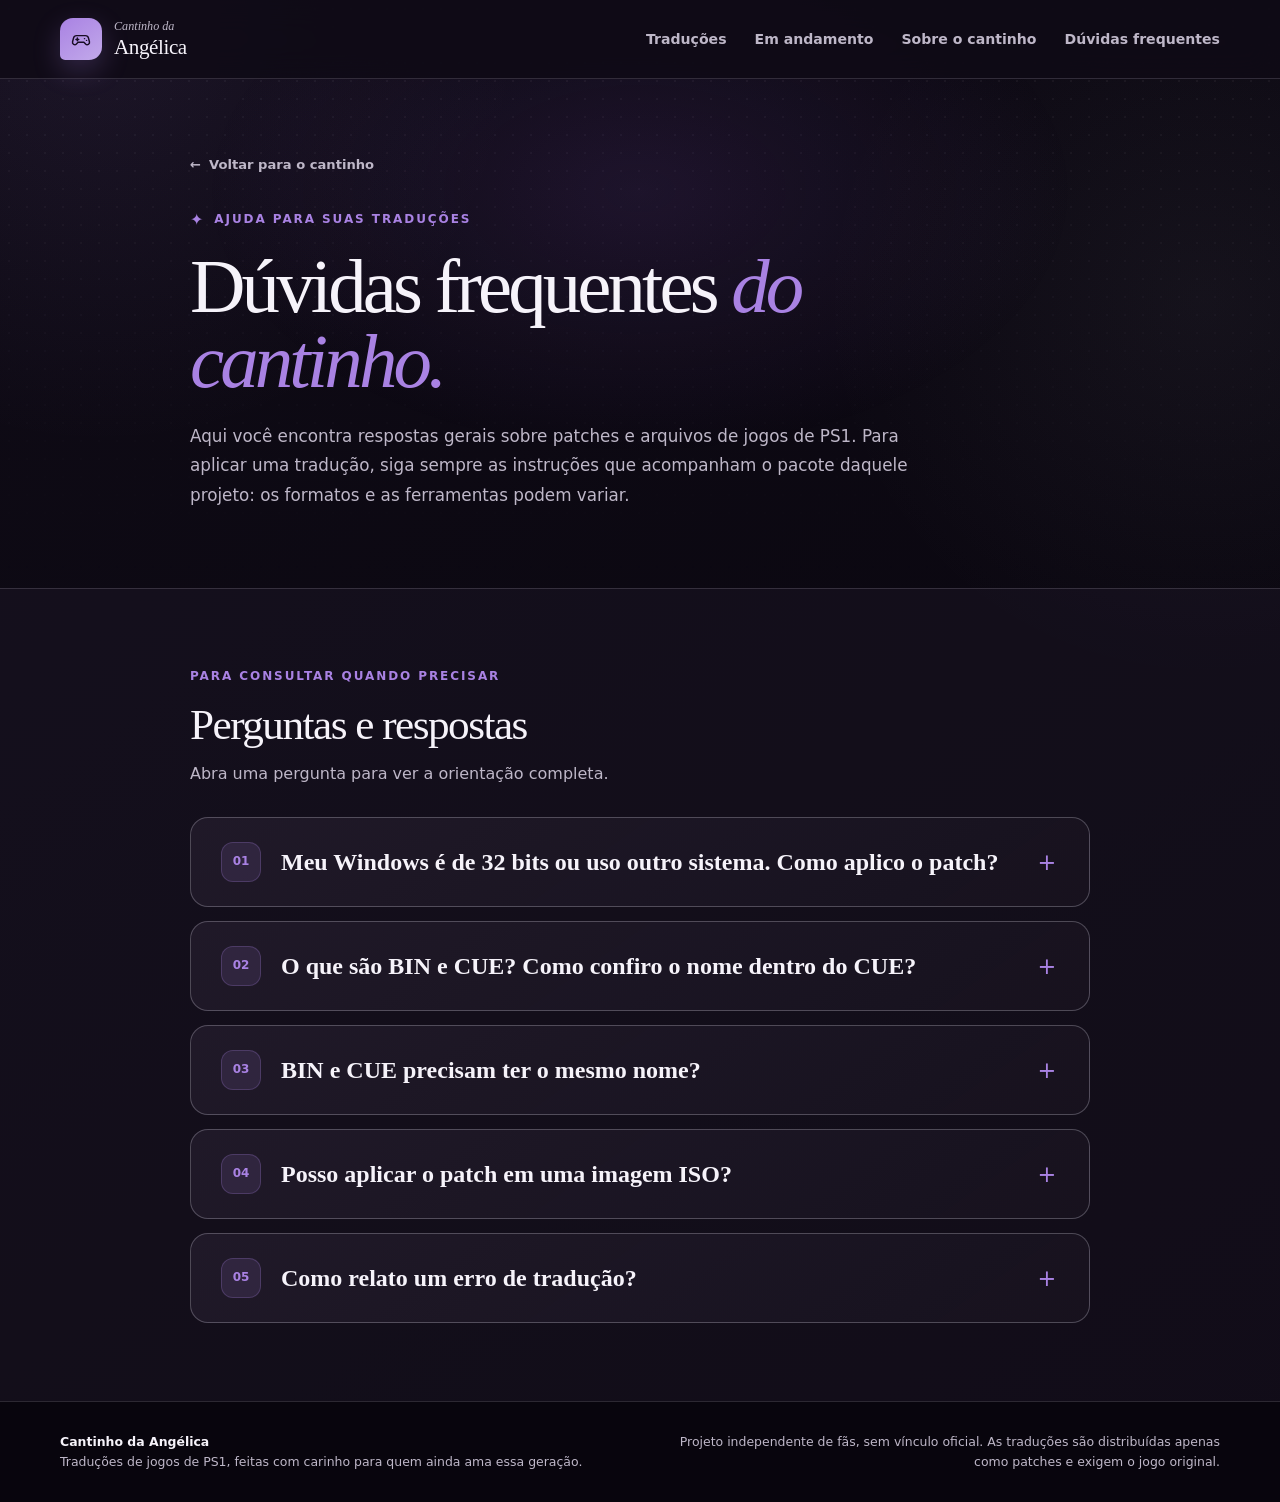
==== duvidas-frequentes/index.html @ be0335ab "Publica FAQ geral e alinha orientações do formulário de erros" ====
<!doctype html>
<html lang="pt-BR">
  <head>
    <meta charset="utf-8">
    <meta name="viewport" content="width=device-width, initial-scale=1">
    <title>Dúvidas frequentes sobre patches e arquivos de jogos | Cantinho da Angélica</title>
    <meta name="description" content="Respostas gerais sobre instalação de patches, arquivos BIN e CUE, imagens ISO e relatos de erros nas traduções de jogos de PS1 do Cantinho da Angélica.">
    <meta name="author" content="Angélica">
    <meta name="theme-color" content="#0f0b16">
    <meta property="og:type" content="website">
    <meta property="og:locale" content="pt_BR">
    <meta property="og:site_name" content="Cantinho da Angélica">
    <meta property="og:title" content="Dúvidas frequentes sobre traduções de PS1">
    <meta property="og:description" content="Ajuda para aplicar patches e entender os arquivos usados nas traduções do Cantinho.">
    <meta property="og:url" content="https://angelica1690.github.io/cantinho-da-angelica/duvidas-frequentes/">
    <link rel="canonical" href="https://angelica1690.github.io/cantinho-da-angelica/duvidas-frequentes/">
    <link rel="icon" type="image/svg+xml" href="../assets/favicon.svg">
    <link rel="stylesheet" href="../assets/styles.css">
  </head>
  <body>
    <a class="skip-link" href="#conteudo">Ir para o conteúdo</a>

    <header class="site-header" data-site-header>
      <div class="container header-inner">
        <a class="brand" href="../" aria-label="Página inicial do Cantinho da Angélica">
          <span class="brand-mark" aria-hidden="true">
            <svg viewBox="0 0 24 24" role="img">
              <path d="M7.1 8.3h9.8a3.3 3.3 0 0 1 3.2 2.5l1.1 4.2a2.5 2.5 0 0 1-4.2 2.4l-1.8-1.8H8.8L7 17.4A2.5 2.5 0 0 1 2.8 15l1.1-4.2a3.3 3.3 0 0 1 3.2-2.5Z"/>
              <path d="M8 11v3M6.5 12.5h3M15.8 11.6h.1M18 13.5h.1"/>
            </svg>
          </span>
          <span class="brand-copy"><small>Cantinho da</small><strong>Angélica</strong></span>
        </a>

        <button class="menu-button" type="button" aria-expanded="false" aria-controls="menu-principal" data-menu-button>
          <span class="sr-only">Abrir menu</span>
          <span aria-hidden="true"></span><span aria-hidden="true"></span><span aria-hidden="true"></span>
        </button>

        <nav class="site-nav" id="menu-principal" aria-label="Navegação principal" data-site-nav>
          <a href="../#traducoes">Traduções</a>
          <a href="../#em-andamento">Em andamento</a>
          <a href="../sobre/">Sobre o cantinho</a>
          <a href="./" aria-current="page">Dúvidas frequentes</a>
        </nav>
      </div>
    </header>

    <main id="conteudo">
      <section class="guide-hero section-glow">
        <div class="container narrow-container">
          <a class="back-link" href="../"><span aria-hidden="true">←</span> Voltar para o cantinho</a>
          <p class="eyebrow"><span class="sparkle" aria-hidden="true">✦</span> Ajuda para suas traduções</p>
          <h1>Dúvidas frequentes <em>do cantinho.</em></h1>
          <p class="guide-lead">Aqui você encontra respostas gerais sobre patches e arquivos de jogos de PS1. Para aplicar uma tradução, siga sempre as instruções que acompanham o pacote daquele projeto: os formatos e as ferramentas podem variar.</p>
        </div>
      </section>

      <section class="content-section alternate-section" aria-labelledby="faq-titulo">
        <div class="container narrow-container">
          <div class="faq-heading">
            <p class="section-label">Para consultar quando precisar</p>
            <h2 id="faq-titulo">Perguntas e respostas</h2>
            <p>Abra uma pergunta para ver a orientação completa.</p>
          </div>

          <div class="faq-list">
            <details class="faq-item">
              <summary><span class="faq-number" aria-hidden="true">01</span><span>Meu Windows é de 32 bits ou uso outro sistema. Como aplico o patch?</span><span class="faq-toggle" aria-hidden="true">+</span></summary>
              <div class="faq-answer">
                <p>Os requisitos dependem do aplicador que acompanha cada tradução. Confira as instruções do pacote para saber quais sistemas são compatíveis e se há uma alternativa manual. Patches de formatos diferentes podem exigir ferramentas diferentes.</p>
                <p>Para patches <code>.xdelta</code>, uma opção é o <a href="https://github.com/marco-calautti/DeltaPatcher/releases" target="_blank" rel="noopener noreferrer">Delta Patcher, disponível no projeto oficial</a> para Windows, macOS e Linux. Escolha a versão correspondente ao seu sistema; no Windows de 32 bits, procure o pacote para <strong>x86</strong>. A aplicação manual com essa ferramenta já foi testada no projeto Legend of Legaia, mas confira as instruções de cada tradução antes de usá-la.</p>
                <p>Se o pacote da tradução indicar o Delta Patcher:</p>
                <ol>
                  <li>Baixe a versão adequada ao seu sistema e extraia o ZIP da tradução.</li>
                  <li>Faça uma cópia da imagem original do jogo em uma pasta separada. Se usar <code>.BIN</code> e <code>.CUE</code>, copie os dois arquivos.</li>
                  <li>No Delta Patcher, selecione como arquivo original a cópia do <code>.BIN</code> ou <code>.ISO</code> indicada nas instruções.</li>
                  <li>Selecione o arquivo <code>.xdelta</code> fornecido com a tradução e aplique o patch mantendo a verificação de integridade ativada.</li>
                  <li>Se ocorrer erro de incompatibilidade, não desative a verificação para forçar a aplicação: confira a edição e o formato da imagem exigidos pelo projeto.</li>
                  <li>Abra o jogo traduzido conforme as instruções do pacote. Se houver <code>.BIN</code> e <code>.CUE</code>, mantenha-os juntos e confira a referência dentro do <code>.CUE</code>.</li>
                </ol>
                <p>A aplicação manual pode não criar as mesmas pastas ou arquivos adicionais do aplicador fornecido com a tradução. Guarde o <code>LEIA-ME</code> e as demais instruções do pacote para consultar a versão e os detalhes específicos do projeto.</p>
              </div>
            </details>

            <details class="faq-item">
              <summary><span class="faq-number" aria-hidden="true">02</span><span>O que são BIN e CUE? Como confiro o nome dentro do CUE?</span><span class="faq-toggle" aria-hidden="true">+</span></summary>
              <div class="faq-answer">
                <p>Em jogos com imagem <code>.BIN</code> e <code>.CUE</code>, o <code>.BIN</code> contém os dados do disco. O <code>.CUE</code> é um pequeno arquivo de texto que descreve as faixas e aponta para os dados; sozinho, ele não contém o jogo.</p>
                <ol>
                  <li>Abra o <code>.CUE</code> no Bloco de Notas ou em outro editor de texto simples.</li>
                  <li>Procure uma linha como <code>FILE "Meu Jogo.bin" BINARY</code>.</li>
                  <li>Confirme que há, na mesma pasta, um arquivo com exatamente o nome indicado entre aspas, incluindo espaços e extensão. Se necessário, ative a exibição das extensões dos arquivos.</li>
                  <li>Se precisar corrigir a referência, altere somente o nome entre aspas e salve mantendo a extensão <code>.cue</code>, sem acrescentar <code>.txt</code>.</li>
                </ol>
                <p>Se houver várias linhas <code>FILE</code>, confira cada arquivo indicado. Você pode consultar também a <a href="https://www.gnu.org/software/ccd2cue/manual/html_node/CUE-sheet-format.html" target="_blank" rel="noopener noreferrer">explicação do formato CUE no manual do GNU ccd2cue</a>.</p>
              </div>
            </details>

            <details class="faq-item">
              <summary><span class="faq-number" aria-hidden="true">03</span><span>BIN e CUE precisam ter o mesmo nome?</span><span class="faq-toggle" aria-hidden="true">+</span></summary>
              <div class="faq-answer">
                <p>Não. O nome do <code>.CUE</code> pode ser diferente. O importante é que a referência <code>FILE</code> dentro dele aponte para o nome do <code>.BIN</code> correto.</p>
                <p>Por exemplo, <code>Traducao.cue</code> pode apontar para <code>Meu Jogo.bin</code> se contiver a linha <code>FILE "Meu Jogo.bin" BINARY</code>. Mantenha os arquivos na mesma pasta e, se renomear o <code>.BIN</code>, atualize essa referência no <code>.CUE</code>.</p>
              </div>
            </details>

            <details class="faq-item">
              <summary><span class="faq-number" aria-hidden="true">04</span><span>Posso aplicar o patch em uma imagem ISO?</span><span class="faq-toggle" aria-hidden="true">+</span></summary>
              <div class="faq-answer">
                <p>Depende da tradução. Um patch pode ter sido preparado para um <code>.ISO</code>, um <code>.BIN</code> ou outro formato específico. Confira na página do projeto e no arquivo <code>COMO INSTALAR</code> qual imagem original e qual edição do jogo são exigidas.</p>
                <p>A extensão, sozinha, não garante compatibilidade. Um patch preparado para uma imagem <code>.BIN</code> não deve ser aplicado a um <code>.ISO</code> diferente. Renomear <code>.iso</code> para <code>.bin</code> não converte o arquivo, e converter entre formatos também não garante que o patch funcione.</p>
              </div>
            </details>

            <details class="faq-item">
              <summary><span class="faq-number" aria-hidden="true">05</span><span>Como relato um erro de tradução?</span><span class="faq-toggle" aria-hidden="true">+</span></summary>
              <div class="faq-answer">
                <p>Se encontrou um erro em <em>Legend of Legaia</em>, acesse a <a href="../projetos/legend-of-legaia/relatar-erro/">página para relatar um erro</a>. O formulário atual é específico desse jogo; projetos futuros terão suas próprias orientações de contato.</p>
                <p>Envie <strong>um problema por relato</strong>. O formulário pede uma descrição do que parece incorreto, o local onde ocorreu, uma captura de tela, como você jogou e a versão da tradução. Você encontra a versão no <code>LEIA-ME</code> que acompanha o patch. Nome ou apelido é opcional.</p>
                <p>A captura é obrigatória: o formulário aceita <strong>uma imagem de até 10 MB</strong>, não vídeo nem arquivo de jogo salvo. Para anexá-la, é preciso entrar em uma Conta do Google; o Google registra o nome, a foto e o e-mail associados à conta quando o formulário é enviado. Seu relato não aparece publicamente no Cantinho.</p>
                <p>Mesmo um detalhe pequeno, como uma palavra em inglês, acento ou imagem incorreta, pode ser relatado. Informe a versão que você usou, ainda que exista uma mais nova.</p>
              </div>
            </details>
          </div>
        </div>
      </section>
    </main>

    <footer class="site-footer">
      <div class="container footer-inner">
        <p><strong>Cantinho da Angélica</strong><br>Traduções de jogos de PS1, feitas com carinho para quem ainda ama essa geração.</p>
        <p>Projeto independente de fãs, sem vínculo oficial. As traduções são distribuídas apenas como patches e exigem o jogo original.</p>
      </div>
    </footer>

    <script src="../assets/main.js" defer></script>
  </body>
</html>
---- assets/styles.css ----
:root {
  color-scheme: dark;
  --bg: #0f0b16;
  --bg-deep: #08050d;
  --surface: #18131f;
  --surface-raised: #211a2a;
  --surface-soft: #17121e;
  --text: #f6f3fa;
  --muted: #beb7c8;
  --muted-strong: #d8d2df;
  --line: rgba(220, 214, 230, 0.17);
  --line-strong: rgba(220, 214, 230, 0.28);
  --purple: #a982e3;
  --purple-strong: #8f61cf;
  --purple-deep: #38234f;
  --silver: #cbd0d9;
  --silver-bright: #edf0f4;
  --button-text: #180d24;
  --max-width: 1160px;
  --shadow: 0 28px 90px rgba(0, 0, 0, 0.46);
}

* {
  box-sizing: border-box;
}

html {
  scroll-behavior: smooth;
  scroll-padding-top: 92px;
}

body {
  min-width: 320px;
  margin: 0;
  color: var(--text);
  background:
    radial-gradient(circle at 8% 2%, rgba(169, 130, 227, 0.09), transparent 26rem),
    radial-gradient(circle at 94% 20%, rgba(203, 208, 217, 0.05), transparent 24rem),
    linear-gradient(145deg, var(--bg), var(--bg-deep));
  font-family: Inter, ui-sans-serif, system-ui, -apple-system, BlinkMacSystemFont, "Segoe UI", sans-serif;
  font-size: 16px;
  line-height: 1.6;
}

body::before {
  position: fixed;
  z-index: -1;
  inset: 0;
  content: "";
  pointer-events: none;
  opacity: 0.42;
  background-image: radial-gradient(rgba(220, 214, 230, 0.15) 0.75px, transparent 0.75px);
  background-size: 18px 18px;
  mask-image: linear-gradient(to bottom, #000, transparent 68%);
}

a {
  color: inherit;
}

button,
a {
  -webkit-tap-highlight-color: transparent;
}

button,
input,
textarea,
select {
  font: inherit;
}

svg {
  display: block;
}

.container {
  width: min(calc(100% - 48px), var(--max-width));
  margin-inline: auto;
}

.narrow-container {
  max-width: 900px;
}

.sr-only {
  position: absolute;
  width: 1px;
  height: 1px;
  overflow: hidden;
  padding: 0;
  margin: -1px;
  clip: rect(0, 0, 0, 0);
  white-space: nowrap;
  border: 0;
}

.skip-link {
  position: fixed;
  z-index: 100;
  top: 10px;
  left: 10px;
  padding: 10px 14px;
  color: var(--button-text);
  background: var(--silver-bright);
  border-radius: 8px;
  text-decoration: none;
  transform: translateY(-150%);
}

.skip-link:focus {
  transform: translateY(0);
}

.site-header {
  position: sticky;
  z-index: 50;
  top: 0;
  border-bottom: 1px solid var(--line);
  background: rgba(15, 11, 22, 0.88);
  backdrop-filter: blur(16px);
}

.header-inner {
  display: flex;
  min-height: 78px;
  align-items: center;
  justify-content: space-between;
  gap: 28px;
}

.brand {
  display: inline-flex;
  align-items: center;
  gap: 12px;
  text-decoration: none;
}

.brand-mark {
  display: grid;
  width: 42px;
  height: 42px;
  flex: 0 0 auto;
  place-items: center;
  color: var(--button-text);
  background: linear-gradient(145deg, var(--purple), #c2a9ea);
  border-radius: 13px 13px 13px 5px;
  box-shadow: 0 10px 28px rgba(169, 130, 227, 0.24);
}

.brand-mark svg {
  width: 22px;
  height: 22px;
  fill: none;
  stroke: currentColor;
  stroke-width: 1.6;
  stroke-linecap: round;
  stroke-linejoin: round;
}

.brand-copy {
  line-height: 1;
}

.brand-copy small,
.brand-copy strong {
  display: block;
  font-family: Georgia, "Times New Roman", serif;
}

.brand-copy small {
  color: var(--muted);
  font-size: 0.76rem;
  font-style: italic;
}

.brand-copy strong {
  margin-top: 4px;
  font-size: 1.32rem;
  font-weight: 500;
  letter-spacing: -0.02em;
}

.site-nav {
  display: flex;
  align-items: center;
  gap: 28px;
}

.site-nav a {
  position: relative;
  padding-block: 8px;
  color: var(--muted);
  font-size: 0.88rem;
  font-weight: 600;
  text-decoration: none;
  transition: color 160ms ease;
}

.site-nav a::after {
  position: absolute;
  right: 0;
  bottom: 2px;
  left: 0;
  height: 1px;
  content: "";
  background: var(--purple);
  transform: scaleX(0);
  transform-origin: right;
  transition: transform 180ms ease;
}

.site-nav a:hover,
.site-nav a:focus-visible {
  color: var(--text);
}

.site-nav a:hover::after,
.site-nav a:focus-visible::after {
  transform: scaleX(1);
  transform-origin: left;
}

.menu-button {
  display: none;
  width: 44px;
  height: 44px;
  padding: 11px;
  border: 1px solid var(--line);
  color: var(--text);
  background: var(--surface);
  border-radius: 10px;
}

.menu-button > span:not(.sr-only) {
  display: block;
  width: 100%;
  height: 1px;
  margin: 5px 0;
  background: currentColor;
  transition: transform 160ms ease, opacity 160ms ease;
}

.menu-button[aria-expanded="true"] > span:nth-of-type(2) {
  transform: translateY(6px) rotate(45deg);
}

.menu-button[aria-expanded="true"] > span:nth-of-type(3) {
  opacity: 0;
}

.menu-button[aria-expanded="true"] > span:nth-of-type(4) {
  transform: translateY(-6px) rotate(-45deg);
}

.section-glow {
  position: relative;
}

.section-glow::after {
  position: absolute;
  z-index: -1;
  top: -10rem;
  left: 50%;
  width: min(90vw, 900px);
  height: 34rem;
  content: "";
  background: radial-gradient(ellipse, rgba(114, 73, 164, 0.17), transparent 68%);
  transform: translateX(-50%);
  pointer-events: none;
}

.hero {
  padding: 78px 0 52px;
}

.hero-inner {
  max-width: 1160px;
}

.eyebrow,
.section-label {
  margin: 0 0 16px;
  color: var(--purple);
  font-size: 0.75rem;
  font-weight: 700;
  letter-spacing: 0.16em;
  text-transform: uppercase;
}

.eyebrow {
  display: flex;
  align-items: center;
  gap: 9px;
}

.sparkle {
  font-size: 1rem;
}

h1,
h2,
h3,
p {
  overflow-wrap: break-word;
}

h1,
h2 {
  font-family: Georgia, "Times New Roman", serif;
  font-weight: 500;
}

h1 {
  max-width: 760px;
  margin: 0;
  font-size: clamp(3rem, 7vw, 5.4rem);
  line-height: 0.98;
  letter-spacing: -0.05em;
}

h1 em {
  color: var(--purple);
  font-weight: 500;
}

.hero-copy {
  max-width: 760px;
  margin: 28px 0 0;
  color: var(--muted);
  font-size: 1.12rem;
  line-height: 1.75;
}

.featured-section {
  padding: 0 0 64px;
}

.featured-project {
  display: grid;
  grid-template-columns: 230px minmax(0, 1fr);
  gap: 40px;
  align-items: stretch;
  padding: 19px;
  border: 1px solid var(--line-strong);
  background: var(--surface);
  border-radius: 20px;
  box-shadow: var(--shadow);
}

.game-cover {
  position: relative;
  display: flex;
  overflow: hidden;
  align-items: flex-end;
  color: #f5f2fa;
  background:
    radial-gradient(circle at 72% 25%, rgba(218, 214, 228, 0.43), transparent 21%),
    linear-gradient(145deg, #21162f, #111019 58%, #38234f);
  border: 1px solid rgba(218, 214, 228, 0.12);
  border-radius: 14px;
  isolation: isolate;
}

.game-cover::after {
  position: absolute;
  z-index: -1;
  inset: 0;
  content: "";
  opacity: 0.25;
  background-image:
    linear-gradient(rgba(255, 255, 255, 0.14) 1px, transparent 1px),
    linear-gradient(90deg, rgba(255, 255, 255, 0.14) 1px, transparent 1px);
  background-size: 18px 18px;
  mask-image: linear-gradient(to top, #000, transparent 78%);
}

.game-cover-large {
  min-height: 272px;
  padding: 23px;
}

.game-cover-with-art {
  align-items: center;
  justify-content: center;
  padding: 12px;
  background:
    linear-gradient(rgba(20, 14, 29, 0.48), rgba(10, 8, 14, 0.78)),
    url("legend-of-legaia-cover.jpg") center / cover;
}

.game-cover-with-art::after {
  z-index: 0;
  opacity: 1;
  background: rgba(18, 12, 25, 0.36);
  backdrop-filter: blur(9px);
  mask-image: none;
}

.cover-art {
  position: relative;
  z-index: 1;
  display: block;
  width: 100%;
  height: auto;
  border: 1px solid rgba(237, 240, 244, 0.42);
  border-radius: 9px;
  box-shadow: 0 16px 35px rgba(0, 0, 0, 0.5);
}

.game-cover-project {
  min-height: 430px;
  padding: 30px;
}

.cover-rings {
  position: absolute;
  z-index: -1;
  top: -46px;
  right: -56px;
  width: 190px;
  height: 190px;
  border: 1px solid rgba(218, 214, 228, 0.52);
  border-radius: 50%;
  box-shadow:
    0 0 0 27px rgba(178, 150, 218, 0.1),
    0 0 0 55px rgba(214, 210, 223, 0.06);
}

.cover-copy {
  position: relative;
  z-index: 1;
}

.cover-copy small,
.cover-copy strong,
.cover-copy span {
  display: block;
}

.cover-copy small {
  margin-bottom: 8px;
  color: var(--silver);
  font-size: 0.66rem;
  font-weight: 700;
  letter-spacing: 0.15em;
  text-transform: uppercase;
}

.cover-copy strong {
  font-family: Georgia, "Times New Roman", serif;
  font-size: 1.7rem;
  font-weight: 500;
  line-height: 1;
}

.cover-copy span {
  margin-top: 14px;
  color: rgba(245, 242, 250, 0.72);
  font-family: Georgia, "Times New Roman", serif;
  font-size: 0.74rem;
  font-style: italic;
}

.game-cover-project .cover-copy strong {
  font-size: 2.2rem;
}

.featured-copy {
  display: flex;
  flex-direction: column;
  justify-content: center;
  min-width: 0;
  padding: 24px 32px 24px 0;
}

.featured-copy h2,
.section-heading h2,
.content-section h2 {
  margin: 0;
  font-size: clamp(2rem, 4vw, 2.7rem);
  line-height: 1.08;
  letter-spacing: -0.035em;
}

.featured-copy > p:not(.section-label) {
  max-width: 650px;
  margin: 16px 0 0;
  color: var(--muted);
}

.project-facts {
  display: flex;
  flex-wrap: wrap;
  gap: 9px;
  padding: 0;
  margin: 22px 0 0;
  list-style: none;
}

.project-facts li {
  display: inline-flex;
  align-items: center;
  gap: 7px;
  padding: 8px 11px;
  color: var(--muted-strong);
  background: var(--surface-raised);
  border: 1px solid rgba(220, 214, 230, 0.05);
  border-radius: 999px;
  font-size: 0.76rem;
  font-weight: 600;
}

.project-facts li span {
  color: var(--silver);
}

.button-row {
  display: flex;
  flex-wrap: wrap;
  gap: 11px;
  margin-top: 25px;
}

.button {
  display: inline-flex;
  min-height: 46px;
  align-items: center;
  justify-content: center;
  padding: 0 18px;
  border: 1px solid var(--line-strong);
  border-radius: 10px;
  font-size: 0.88rem;
  font-weight: 700;
  text-decoration: none;
  transition: transform 160ms ease, border-color 160ms ease, background 160ms ease;
}

.button:hover:not(.button-disabled),
.button:focus-visible:not(.button-disabled) {
  transform: translateY(-2px);
}

.button-primary {
  color: var(--button-text);
  background: linear-gradient(135deg, #ba99eb, var(--purple));
  border-color: transparent;
  box-shadow: 0 12px 30px rgba(169, 130, 227, 0.2);
}

.button-secondary {
  color: var(--text);
  background: var(--surface-raised);
}

.button-secondary:hover,
.button-secondary:focus-visible {
  border-color: var(--silver);
}

.button-disabled {
  cursor: not-allowed;
  opacity: 0.72;
}

.library-section {
  padding: 58px 0 78px;
  border-top: 1px solid var(--line);
  background: rgba(33, 26, 42, 0.42);
}

.section-heading {
  display: flex;
  align-items: flex-end;
  justify-content: space-between;
  gap: 30px;
  margin-bottom: 30px;
}

.section-heading p {
  margin: 10px 0 0;
  color: var(--muted);
}

.filters {
  display: flex;
  flex-wrap: wrap;
  gap: 8px;
}

.filter-button {
  min-height: 42px;
  padding: 0 14px;
  border: 1px solid var(--line);
  color: var(--muted);
  background: var(--surface);
  border-radius: 9px;
  font-size: 0.8rem;
  font-weight: 700;
}

.filter-button:hover,
.filter-button:focus-visible {
  color: var(--text);
  border-color: var(--silver);
}

.filter-button[aria-pressed="true"] {
  color: var(--button-text);
  background: var(--purple);
  border-color: var(--purple);
}

.project-grid {
  display: grid;
  grid-template-columns: repeat(3, minmax(0, 1fr));
  gap: 18px;
}

.project-card {
  overflow: hidden;
  border: 1px solid var(--line);
  background: var(--surface);
  border-radius: 16px;
  transition: transform 180ms ease, border-color 180ms ease;
}

.project-card:hover {
  border-color: var(--line-strong);
  transform: translateY(-3px);
}

.project-card[hidden] {
  display: none;
}

.project-art {
  position: relative;
  display: flex;
  min-height: 172px;
  overflow: hidden;
  align-items: flex-end;
  padding: 20px;
  color: var(--text);
  background: linear-gradient(135deg, rgba(169, 130, 227, 0.18), var(--surface-raised));
  border-bottom: 1px solid var(--line);
}

.project-art-legaia {
  color: #f5f2fa;
  background:
    radial-gradient(circle at 78% 15%, rgba(218, 214, 228, 0.34), transparent 25%),
    linear-gradient(145deg, #21162f, #15121e 65%, #38234f);
}

.project-art-with-cover {
  align-items: center;
  justify-content: center;
  padding: 12px;
  background:
    linear-gradient(rgba(22, 15, 31, 0.38), rgba(10, 8, 14, 0.72)),
    url("legend-of-legaia-cover.jpg") center / cover;
}

.project-art-with-cover::after {
  z-index: 0;
  inset: 0;
  content: "";
  background: rgba(16, 11, 22, 0.3);
  backdrop-filter: blur(10px);
}

.project-art-with-cover > img {
  position: relative;
  z-index: 1;
  display: block;
  width: 148px;
  height: 148px;
  object-fit: cover;
  border: 1px solid rgba(237, 240, 244, 0.42);
  border-radius: 8px;
  box-shadow: 0 12px 28px rgba(0, 0, 0, 0.5);
}

.project-art::after {
  position: absolute;
  top: -18px;
  right: 12px;
  content: attr(data-letter);
  color: rgba(237, 240, 244, 0.075);
  font-family: Georgia, "Times New Roman", serif;
  font-size: 9rem;
  line-height: 1;
}

.project-art > div {
  position: relative;
  z-index: 1;
}

.project-art small,
.project-art strong {
  display: block;
}

.project-art small {
  margin-bottom: 6px;
  color: var(--silver);
  font-size: 0.64rem;
  font-weight: 700;
  letter-spacing: 0.14em;
  text-transform: uppercase;
}

.project-art strong {
  font-family: Georgia, "Times New Roman", serif;
  font-size: 1.35rem;
  font-weight: 500;
}

.project-card-body {
  padding: 20px;
}

.project-card-body > p:not(.project-status) {
  min-height: 50px;
  margin: 14px 0 18px;
  color: var(--muted);
  font-size: 0.84rem;
}

.project-status {
  display: flex;
  align-items: center;
  gap: 8px;
  margin: 0;
  color: var(--muted-strong);
  font-size: 0.75rem;
  font-weight: 600;
}

.status-dot {
  width: 8px;
  height: 8px;
  border-radius: 50%;
  background: var(--silver-bright);
  box-shadow: 0 0 0 4px rgba(203, 208, 217, 0.1);
}

.status-dot-planned {
  background: var(--purple);
  box-shadow: none;
}

.text-link {
  color: var(--purple);
  font-size: 0.82rem;
  font-weight: 700;
  text-decoration: none;
}

.text-link:hover,
.text-link:focus-visible {
  color: #c4a9eb;
}

.text-link-muted {
  color: var(--muted);
}

.empty-state {
  display: none;
  grid-column: 1 / -1;
  padding: 40px 0;
  margin: 0;
  color: var(--muted);
  text-align: center;
}

.support-section {
  padding: 78px 0;
  border-top: 1px solid var(--line);
}

.support-card {
  position: relative;
  display: grid;
  grid-template-columns: minmax(0, 1fr) 280px;
  gap: 58px;
  overflow: hidden;
  align-items: center;
  padding: 46px 52px;
  border: 1px solid var(--line-strong);
  background:
    radial-gradient(circle at 88% 18%, rgba(169, 130, 227, 0.18), transparent 20rem),
    linear-gradient(145deg, rgba(33, 26, 42, 0.96), rgba(18, 14, 24, 0.98));
  border-radius: 20px;
  box-shadow: var(--shadow);
}

.support-card::before {
  position: absolute;
  top: -74px;
  right: 210px;
  width: 190px;
  height: 190px;
  border: 1px solid rgba(203, 208, 217, 0.1);
  border-radius: 50%;
  box-shadow:
    0 0 0 30px rgba(169, 130, 227, 0.04),
    0 0 0 62px rgba(203, 208, 217, 0.025);
  content: "";
  pointer-events: none;
}

.support-copy {
  position: relative;
  z-index: 1;
}

.support-copy h2 {
  max-width: 650px;
  margin: 0;
  font-size: clamp(2rem, 4vw, 3rem);
  line-height: 1.08;
  letter-spacing: -0.035em;
}

.support-copy > p:not(.section-label) {
  max-width: 680px;
  margin: 18px 0 0;
  color: var(--muted);
}

.support-note {
  display: flex;
  max-width: 680px;
  gap: 12px;
  align-items: flex-start;
  padding-top: 20px;
  margin-top: 24px;
  border-top: 1px solid var(--line);
}

.support-note > span {
  display: grid;
  width: 30px;
  height: 30px;
  flex: 0 0 auto;
  place-items: center;
  color: var(--purple);
  background: rgba(169, 130, 227, 0.12);
  border-radius: 50%;
  font-size: 0.76rem;
}

.support-note p {
  margin: 2px 0 0;
  color: var(--muted);
  font-size: 0.82rem;
}

.support-note strong {
  color: var(--muted-strong);
}

.support-pix {
  position: relative;
  z-index: 1;
  display: flex;
  min-height: 274px;
  align-items: center;
  flex-direction: column;
  justify-content: center;
  padding: 24px;
  border: 1px solid rgba(203, 208, 217, 0.22);
  background: rgba(15, 11, 22, 0.62);
  border-radius: 17px;
  text-align: center;
}

.pix-placeholder {
  position: relative;
  display: grid;
  width: 142px;
  height: 142px;
  margin-bottom: 20px;
  place-items: center;
  color: var(--silver-bright);
  background:
    linear-gradient(90deg, rgba(203, 208, 217, 0.035) 1px, transparent 1px),
    linear-gradient(rgba(203, 208, 217, 0.035) 1px, transparent 1px),
    rgba(203, 208, 217, 0.035);
  background-size: 12px 12px;
  border-radius: 12px;
}

.pix-heart {
  display: grid;
  width: 48px;
  height: 48px;
  place-items: center;
  color: var(--purple);
  background: var(--surface-raised);
  border: 1px solid var(--line);
  border-radius: 50%;
  box-shadow: 0 10px 24px rgba(0, 0, 0, 0.3);
  font-size: 1rem;
}

.pix-corner {
  position: absolute;
  width: 28px;
  height: 28px;
  border-color: var(--silver);
  border-style: solid;
}

.pix-corner-top-left {
  top: 12px;
  left: 12px;
  border-width: 2px 0 0 2px;
  border-radius: 5px 0 0;
}

.pix-corner-top-right {
  top: 12px;
  right: 12px;
  border-width: 2px 2px 0 0;
  border-radius: 0 5px 0 0;
}

.pix-corner-bottom-left {
  bottom: 12px;
  left: 12px;
  border-width: 0 0 2px 2px;
  border-radius: 0 0 0 5px;
}

.pix-corner-bottom-right {
  right: 12px;
  bottom: 12px;
  border-width: 0 2px 2px 0;
  border-radius: 0 0 5px;
}

.support-pix > strong,
.support-pix > span {
  display: block;
}

.support-pix > strong {
  color: var(--text);
  font-family: Georgia, "Times New Roman", serif;
  font-size: 1.1rem;
  font-weight: 500;
}

.support-pix > span {
  margin-top: 3px;
  color: var(--muted);
  font-size: 0.74rem;
}

.about-page {
  position: relative;
  overflow: hidden;
  min-height: calc(100vh - 167px);
  padding: 72px 0 86px;
}

.about-page::before {
  position: absolute;
  top: -170px;
  left: -120px;
  width: 430px;
  height: 430px;
  border-radius: 50%;
  background: rgba(169, 130, 227, 0.09);
  content: "";
  filter: blur(85px);
  pointer-events: none;
}

.about-page .back-link {
  position: relative;
  margin-bottom: 44px;
}

.about-grid {
  position: relative;
  display: grid;
  grid-template-columns: minmax(0, 0.8fr) minmax(0, 1.2fr);
  gap: 64px;
  align-items: start;
}

.about-heading h1,
.about-heading h2 {
  max-width: 430px;
  margin: 0;
  font-size: clamp(2.3rem, 4vw, 3.5rem);
  line-height: 1.08;
  letter-spacing: -0.035em;
}

.about-signature {
  display: inline-flex;
  align-items: center;
  gap: 9px;
  margin-top: 22px;
  color: var(--silver);
  font-family: Georgia, "Times New Roman", serif;
  font-size: 0.95rem;
  font-style: italic;
}

.about-signature span {
  color: var(--purple);
  font-style: normal;
}

.about-copy {
  padding: 30px 32px;
  border: 1px solid var(--line);
  background: linear-gradient(145deg, rgba(33, 26, 42, 0.82), rgba(24, 19, 31, 0.78));
  border-radius: 18px;
  box-shadow: var(--shadow);
}

.about-copy p {
  margin: 0;
  color: var(--muted);
  line-height: 1.8;
}

.about-copy p:first-child {
  color: var(--muted-strong);
  font-size: 1.03rem;
}

.about-copy p + p {
  margin-top: 17px;
}

.project-hero {
  padding: 72px 0 78px;
}

.project-hero-inner {
  display: grid;
  grid-template-columns: 310px minmax(0, 1fr);
  gap: 70px;
  align-items: center;
}

.project-hero-copy h1 {
  max-width: 720px;
  font-size: clamp(3rem, 6vw, 5rem);
}

.project-hero-copy > p:not(.eyebrow) {
  max-width: 690px;
  margin: 23px 0 0;
  color: var(--muted);
  font-size: 1.05rem;
  line-height: 1.75;
}

.guide-hero {
  padding: 72px 0 78px;
}

.guide-hero h1 {
  max-width: 820px;
  font-size: clamp(3rem, 6vw, 5rem);
}

.guide-lead {
  max-width: 740px;
  margin: 23px 0 0;
  color: var(--muted);
  font-size: 1.05rem;
  line-height: 1.75;
}

.back-link {
  display: inline-flex;
  align-items: center;
  gap: 8px;
  margin-bottom: 32px;
  color: var(--muted);
  font-size: 0.82rem;
  font-weight: 700;
  text-decoration: none;
}

.back-link:hover,
.back-link:focus-visible {
  color: var(--text);
}

.content-section {
  padding: 78px 0;
  border-top: 1px solid var(--line);
}

.alternate-section {
  background: rgba(33, 26, 42, 0.42);
}

.section-intro {
  max-width: 720px;
  margin: 18px 0 0;
  color: var(--muted);
  font-size: 1.02rem;
}

.gallery-section {
  background: rgba(33, 26, 42, 0.42);
}

.translation-gallery {
  display: grid;
  grid-template-columns: repeat(2, minmax(0, 1fr));
  gap: 18px;
  margin-top: 36px;
}

.gallery-card {
  overflow: hidden;
  padding: 0;
  border: 1px solid var(--line);
  color: var(--muted-strong);
  background: var(--surface);
  border-radius: 15px;
  cursor: zoom-in;
  text-align: left;
  transition: border-color 180ms ease, transform 180ms ease;
}

.gallery-card:hover,
.gallery-card:focus-visible {
  border-color: var(--silver);
  transform: translateY(-3px);
}

.gallery-card img {
  display: block;
  width: 100%;
  height: auto;
  border-bottom: 1px solid var(--line);
}

.gallery-card span {
  display: block;
  padding: 14px 16px;
  font-size: 0.82rem;
  font-weight: 700;
}

.gallery-note {
  margin: 18px 0 0;
  color: var(--muted);
  font-size: 0.8rem;
  text-align: right;
}

.image-lightbox {
  width: min(calc(100% - 32px), 1460px);
  max-width: none;
  max-height: calc(100vh - 32px);
  overflow: visible;
  padding: 12px;
  border: 1px solid var(--line-strong);
  color: var(--text);
  background: var(--bg-deep);
  border-radius: 16px;
  box-shadow: var(--shadow);
}

.image-lightbox::backdrop {
  background: rgba(4, 2, 7, 0.88);
  backdrop-filter: blur(6px);
}

.image-lightbox figure {
  margin: 0;
}

.image-lightbox img {
  display: block;
  width: 100%;
  max-height: calc(100vh - 105px);
  object-fit: contain;
  border-radius: 9px;
}

.image-lightbox figcaption {
  padding: 12px 4px 2px;
  color: var(--muted-strong);
  font-size: 0.84rem;
  text-align: center;
}

.lightbox-close {
  position: absolute;
  z-index: 1;
  top: -14px;
  right: -14px;
  display: grid;
  width: 42px;
  height: 42px;
  padding: 0;
  place-items: center;
  border: 1px solid var(--line-strong);
  color: var(--text);
  background: var(--surface-raised);
  border-radius: 50%;
  cursor: pointer;
  font-size: 1.6rem;
  line-height: 1;
}

.status-list {
  display: grid;
  gap: 1px;
  margin-top: 36px;
  overflow: hidden;
  border: 1px solid var(--line);
  background: var(--line);
  border-radius: 16px;
}

.status-list article {
  display: grid;
  grid-template-columns: 54px minmax(0, 1fr) auto;
  gap: 22px;
  align-items: center;
  padding: 24px;
  background: var(--surface);
}

.status-number {
  display: grid;
  width: 42px;
  height: 42px;
  place-items: center;
  color: var(--silver);
  background: var(--surface-raised);
  border-radius: 50%;
  font-family: Georgia, "Times New Roman", serif;
  font-size: 1.1rem;
}

.status-list h3,
.installation-steps h3 {
  margin: 0;
  font-size: 1rem;
  font-weight: 700;
}

.status-list p,
.installation-steps p {
  margin: 4px 0 0;
  color: var(--muted);
  font-size: 0.88rem;
}

.status-list article > strong {
  color: var(--silver);
  font-size: 0.78rem;
  text-align: right;
}

.feedback-section {
  background: rgba(33, 26, 42, 0.42);
}

.feedback-card {
  display: grid;
  grid-template-columns: auto minmax(0, 1fr) auto;
  gap: 24px;
  align-items: center;
  padding: 30px;
  border: 1px solid var(--line-strong);
  background: linear-gradient(135deg, rgba(33, 26, 42, 0.96), rgba(24, 19, 31, 0.92));
  border-radius: 18px;
  box-shadow: var(--shadow);
}

.feedback-icon {
  display: grid;
  width: 58px;
  height: 58px;
  place-items: center;
  color: var(--silver-bright);
  background: rgba(169, 130, 227, 0.16);
  border: 1px solid rgba(169, 130, 227, 0.3);
  border-radius: 16px;
}

.feedback-icon svg,
.report-lock svg {
  width: 28px;
  height: 28px;
  fill: none;
  stroke: currentColor;
  stroke-width: 1.6;
  stroke-linecap: round;
  stroke-linejoin: round;
}

.feedback-copy .section-label {
  margin-bottom: 9px;
}

.feedback-copy h2 {
  font-size: clamp(1.75rem, 3.3vw, 2.35rem);
}

.feedback-copy > p:not(.section-label) {
  max-width: 600px;
  margin: 10px 0 0;
  color: var(--muted);
  font-size: 0.9rem;
}

.feedback-copy .feedback-privacy {
  display: flex;
  align-items: center;
  gap: 8px;
  color: var(--muted-strong);
  font-size: 0.78rem;
}

.feedback-privacy span {
  color: var(--purple);
}

.feedback-action {
  min-width: 190px;
}

.report-page {
  min-height: calc(100vh - 167px);
  padding: 72px 0 86px;
}

.report-heading {
  max-width: 790px;
}

.report-heading h1 {
  font-size: clamp(3rem, 6vw, 5rem);
}

.report-heading > p:last-child {
  max-width: 700px;
  margin: 23px 0 0;
  color: var(--muted);
  font-size: 1.05rem;
  line-height: 1.75;
}

.report-grid {
  display: grid;
  grid-template-columns: minmax(0, 1.08fr) minmax(300px, 0.92fr);
  gap: 18px;
  margin-top: 44px;
}

.report-panel {
  padding: 30px;
  border: 1px solid var(--line);
  background: var(--surface);
  border-radius: 18px;
}

.report-panel h2 {
  margin: 0;
  font-size: clamp(1.7rem, 3vw, 2.2rem);
}

.report-checklist {
  display: grid;
  gap: 18px;
  padding: 0;
  margin: 26px 0 0;
  list-style: none;
}

.report-checklist li {
  display: grid;
  grid-template-columns: 42px minmax(0, 1fr);
  gap: 15px;
  align-items: start;
}

.report-checklist li > span {
  display: grid;
  width: 38px;
  height: 38px;
  place-items: center;
  color: var(--silver);
  background: var(--surface-raised);
  border-radius: 50%;
  font-family: Georgia, "Times New Roman", serif;
  font-size: 0.82rem;
}

.report-checklist strong {
  color: var(--text);
  font-size: 0.92rem;
}

.report-checklist p {
  margin: 3px 0 0;
  color: var(--muted);
  font-size: 0.84rem;
}

.report-privacy {
  display: flex;
  align-items: flex-start;
  flex-direction: column;
  background: linear-gradient(150deg, rgba(56, 35, 79, 0.5), rgba(24, 19, 31, 0.94));
}

.report-lock {
  display: grid;
  width: 50px;
  height: 50px;
  margin-bottom: 24px;
  place-items: center;
  color: var(--purple);
  background: rgba(169, 130, 227, 0.12);
  border: 1px solid rgba(169, 130, 227, 0.24);
  border-radius: 14px;
}

.report-privacy > p:not(.section-label) {
  margin: 16px 0 24px;
  color: var(--muted);
}

.report-privacy .button {
  width: 100%;
}

.report-privacy small {
  align-self: center;
  margin-top: 12px;
  color: var(--muted);
  font-size: 0.74rem;
  text-align: center;
}

.installation-steps {
  display: grid;
  grid-template-columns: repeat(2, minmax(0, 1fr));
  gap: 16px;
  padding: 0;
  margin: 36px 0 0;
  list-style: none;
}

.installation-steps li {
  display: grid;
  grid-template-columns: 45px minmax(0, 1fr);
  gap: 16px;
  align-items: start;
  padding: 22px;
  border: 1px solid var(--line);
  background: var(--surface);
  border-radius: 14px;
}

.installation-steps li > span {
  display: grid;
  width: 38px;
  height: 38px;
  place-items: center;
  color: var(--button-text);
  background: var(--silver);
  border-radius: 50%;
  font-family: Georgia, "Times New Roman", serif;
  font-size: 1rem;
}

.notice {
  margin-top: 22px;
  padding: 22px 24px;
  border-left: 3px solid var(--purple);
  color: var(--muted);
  background: var(--surface);
  border-radius: 0 12px 12px 0;
}

.notice strong {
  color: var(--text);
}

.notice p {
  margin: 5px 0 0;
}

.faq-heading {
  margin-bottom: 30px;
}

.faq-heading h2 {
  margin-top: 8px;
}

.faq-heading > p:last-child {
  margin: 12px 0 0;
  color: var(--muted);
}

.faq-list {
  display: grid;
  gap: 14px;
}

.faq-item {
  overflow: hidden;
  border: 1px solid var(--line-strong);
  background: linear-gradient(145deg, rgba(33, 26, 42, 0.96), rgba(24, 19, 31, 0.92));
  border-radius: 18px;
}

.faq-item[open] {
  box-shadow: var(--shadow);
}

.faq-item summary {
  display: grid;
  grid-template-columns: 42px minmax(0, 1fr) 24px;
  gap: 18px;
  align-items: center;
  padding: 24px 30px;
  cursor: pointer;
  list-style: none;
  font-family: Georgia, "Times New Roman", serif;
  font-size: clamp(1.18rem, 2.4vw, 1.5rem);
  font-weight: 700;
  line-height: 1.25;
}

.faq-item summary::-webkit-details-marker {
  display: none;
}

.faq-item summary:focus-visible {
  outline: 2px solid var(--purple);
  outline-offset: -4px;
}

.faq-number {
  display: grid;
  width: 40px;
  height: 40px;
  place-items: center;
  color: var(--purple);
  background: rgba(169, 130, 227, 0.12);
  border: 1px solid rgba(169, 130, 227, 0.24);
  border-radius: 12px;
  font-family: Inter, ui-sans-serif, system-ui, sans-serif;
  font-size: 0.75rem;
  font-weight: 700;
}

.faq-toggle {
  color: var(--purple);
  font-family: Inter, ui-sans-serif, system-ui, sans-serif;
  font-size: 1.4rem;
  font-weight: 400;
  line-height: 1;
  text-align: center;
  transition: transform 0.2s ease;
}

.faq-item[open] .faq-toggle {
  transform: rotate(45deg);
}

.faq-answer {
  padding: 24px 34px 32px 90px;
  border-top: 1px solid var(--line);
  color: var(--muted);
}

.faq-answer > :first-child {
  margin-top: 0;
}

.faq-answer > :last-child {
  margin-bottom: 0;
}

.faq-answer p,
.faq-answer li {
  line-height: 1.72;
}

.faq-answer li + li {
  margin-top: 8px;
}

.faq-answer strong {
  color: var(--muted-strong);
}

.faq-answer a {
  color: var(--silver-bright);
  text-decoration-color: var(--purple);
  text-underline-offset: 3px;
}

.faq-answer code {
  color: var(--silver-bright);
  overflow-wrap: anywhere;
}

.site-footer {
  border-top: 1px solid var(--line);
  background: var(--bg-deep);
}

.error-page {
  display: grid;
  min-height: 100vh;
  place-items: center;
  padding: 80px 0;
}

.footer-inner {
  display: grid;
  grid-template-columns: 1fr 1fr;
  gap: 40px;
  padding-top: 30px;
  padding-bottom: 30px;
  color: var(--muted);
  font-size: 0.78rem;
}

.footer-inner p {
  margin: 0;
}

.footer-inner p:last-child {
  text-align: right;
}

.footer-inner strong {
  color: var(--text);
}

:focus-visible {
  outline: 2px solid var(--silver-bright);
  outline-offset: 3px;
}

@media (max-width: 900px) {
  .menu-button {
    display: block;
  }

  .site-nav {
    position: absolute;
    top: calc(100% + 1px);
    right: 24px;
    left: 24px;
    display: none;
    padding: 12px;
    border: 1px solid var(--line-strong);
    background: rgba(24, 19, 31, 0.98);
    border-radius: 12px;
    box-shadow: var(--shadow);
  }

  .site-nav.is-open {
    display: grid;
  }

  .site-nav a {
    min-height: 44px;
    padding: 11px 12px;
    border-radius: 8px;
  }

  .site-nav a:hover,
  .site-nav a:focus-visible {
    background: var(--surface-raised);
  }

  .site-nav a::after {
    display: none;
  }

  .project-grid {
    grid-template-columns: repeat(2, minmax(0, 1fr));
  }

  .support-card {
    grid-template-columns: minmax(0, 1fr) 240px;
    gap: 34px;
    padding: 40px;
  }

  .about-grid {
    grid-template-columns: 1fr;
    gap: 28px;
  }

  .project-hero-inner {
    grid-template-columns: 250px minmax(0, 1fr);
    gap: 40px;
  }

  .feedback-card {
    grid-template-columns: auto minmax(0, 1fr);
  }

  .feedback-action {
    grid-column: 2;
  }

  .game-cover-project {
    min-height: 370px;
  }
}

@media (max-width: 720px) {
  .container {
    width: min(calc(100% - 34px), var(--max-width));
  }

  .hero {
    padding: 56px 0 38px;
  }

  h1 {
    font-size: clamp(2.75rem, 14vw, 4rem);
  }

  .hero-copy {
    font-size: 1rem;
  }

  .featured-project {
    grid-template-columns: 1fr;
    gap: 0;
    padding: 13px;
  }

  .game-cover-large {
    min-height: 235px;
  }

  .featured-copy {
    padding: 28px 9px 12px;
  }

  .section-heading {
    align-items: flex-start;
    flex-direction: column;
  }

  .project-grid,
  .installation-steps,
  .translation-gallery,
  .report-grid {
    grid-template-columns: 1fr;
  }

  .support-section {
    padding: 58px 0;
  }

  .support-card {
    grid-template-columns: 1fr;
    padding: 30px 24px;
  }

  .support-pix {
    min-height: 252px;
  }

  .feedback-card {
    grid-template-columns: 1fr;
    padding: 24px;
  }

  .feedback-action {
    grid-column: auto;
  }

  .feedback-action .button {
    width: 100%;
  }

  .report-page {
    padding: 58px 0;
  }

  .report-panel {
    padding: 24px;
  }

  .project-card-body > p:not(.project-status) {
    min-height: auto;
  }

  .about-page {
    padding: 58px 0;
  }

  .about-copy {
    padding: 24px;
  }

  .gallery-note {
    text-align: left;
  }

  .image-lightbox {
    width: min(calc(100% - 20px), 1460px);
    padding: 8px;
  }

  .lightbox-close {
    top: 8px;
    right: 8px;
  }

  .project-hero {
    padding: 44px 0 58px;
  }

  .project-hero-inner {
    grid-template-columns: 1fr;
    gap: 34px;
  }

  .game-cover-project {
    min-height: 310px;
  }

  .project-hero-copy h1 {
    font-size: clamp(2.75rem, 14vw, 4rem);
  }

  .back-link {
    margin-bottom: 24px;
  }

  .content-section {
    padding: 58px 0;
  }

  .faq-item summary {
    grid-template-columns: 36px minmax(0, 1fr) 20px;
    gap: 12px;
    padding: 20px;
  }

  .faq-number {
    width: 34px;
    height: 34px;
  }

  .faq-answer {
    padding: 22px;
  }

  .status-list article {
    grid-template-columns: 46px minmax(0, 1fr);
    gap: 15px;
    padding: 20px;
  }

  .status-list article > strong {
    grid-column: 2;
    text-align: left;
  }

  .footer-inner {
    grid-template-columns: 1fr;
    gap: 18px;
  }

  .footer-inner p:last-child {
    text-align: left;
  }
}

@media (max-width: 430px) {
  .header-inner {
    min-height: 70px;
  }

  .brand-mark {
    width: 38px;
    height: 38px;
  }

  .brand-copy strong {
    font-size: 1.14rem;
  }

  .button-row {
    flex-direction: column;
  }

  .button {
    width: 100%;
  }

  .filters {
    width: 100%;
  }

  .filter-button {
    flex: 1 1 auto;
  }

  .project-facts {
    display: grid;
  }
}

@media (prefers-reduced-motion: reduce) {
  html {
    scroll-behavior: auto;
  }

  *,
  *::before,
  *::after {
    scroll-behavior: auto !important;
    transition-duration: 0.01ms !important;
    animation-duration: 0.01ms !important;
    animation-iteration-count: 1 !important;
  }
}
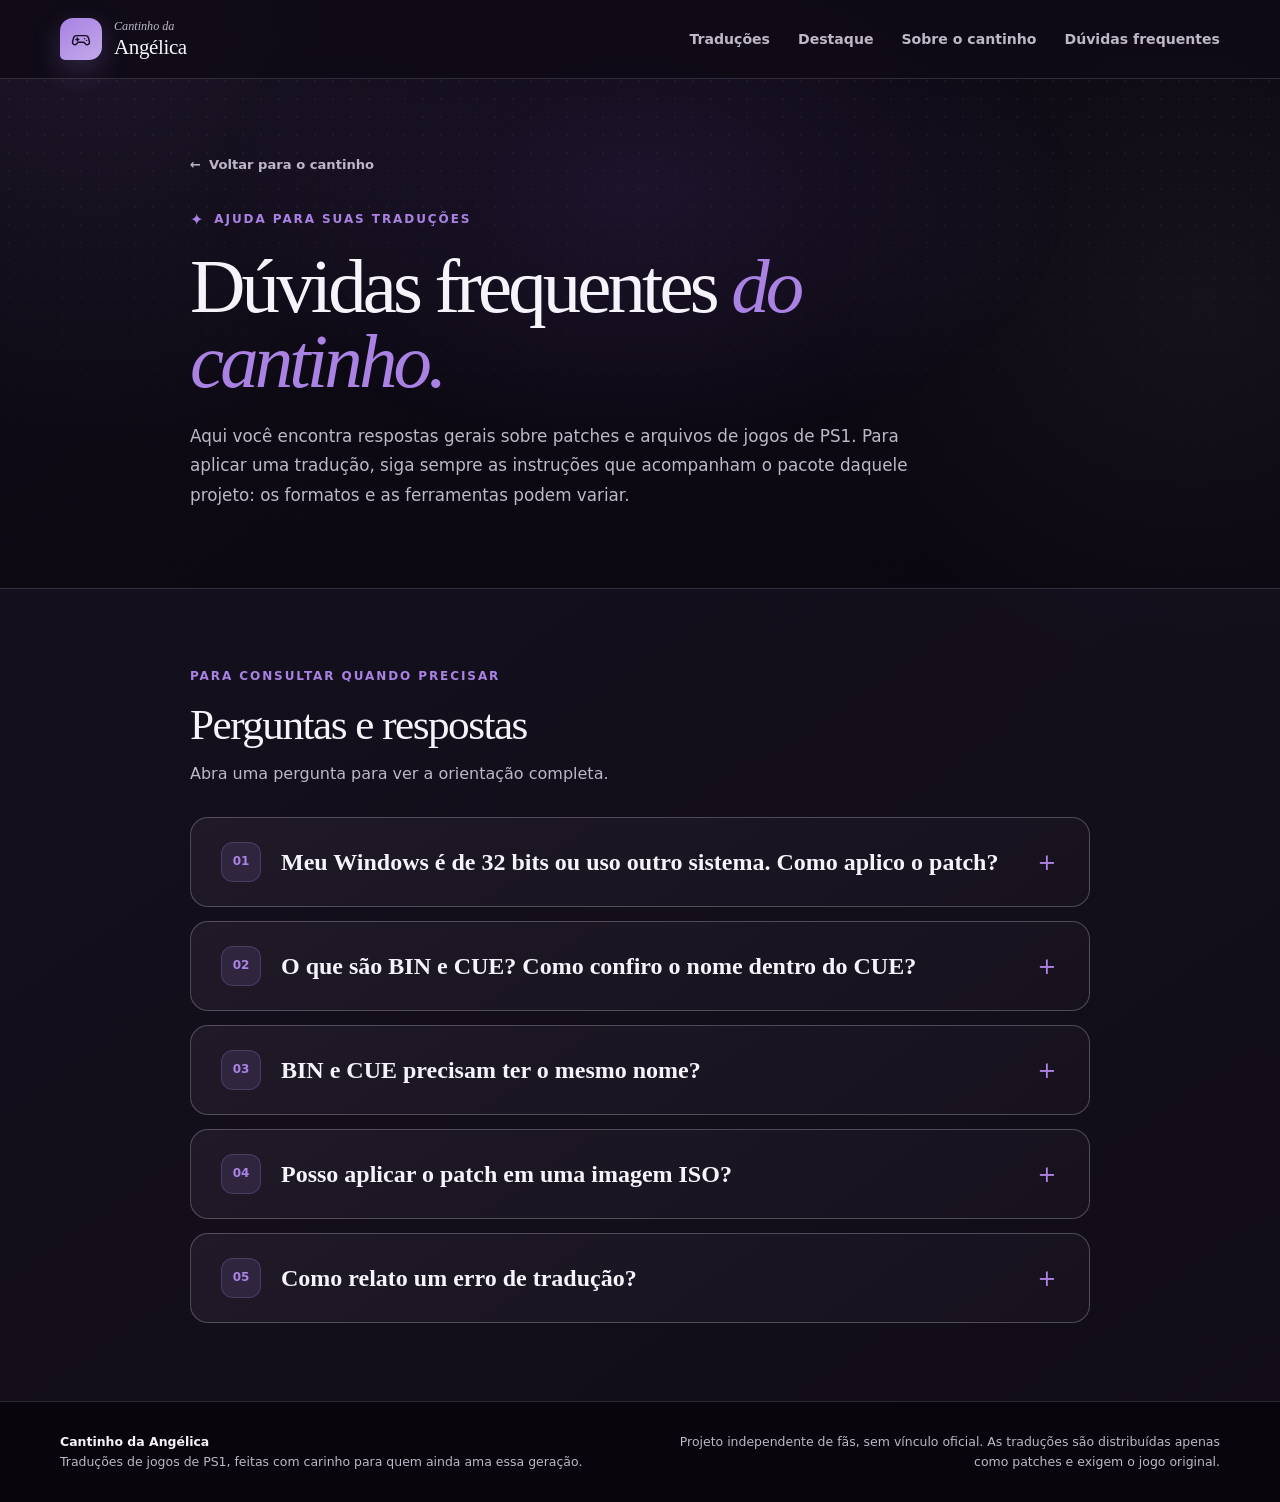
==== commit 6a675071: "Publica patch Legend of Legaia v1.0.0" ====
--- a/duvidas-frequentes/index.html
+++ b/duvidas-frequentes/index.html
@@ -39,7 +39,7 @@
 
         <nav class="site-nav" id="menu-principal" aria-label="Navegação principal" data-site-nav>
           <a href="../#traducoes">Traduções</a>
-          <a href="../#em-andamento">Em andamento</a>
+          <a href="../#em-andamento">Destaque</a>
           <a href="../sobre/">Sobre o cantinho</a>
           <a href="./" aria-current="page">Dúvidas frequentes</a>
         </nav>
@@ -79,7 +79,7 @@
                   <li>Se ocorrer erro de incompatibilidade, não desative a verificação para forçar a aplicação: confira a edição e o formato da imagem exigidos pelo projeto.</li>
                   <li>Abra o jogo traduzido conforme as instruções do pacote. Se houver <code>.BIN</code> e <code>.CUE</code>, mantenha-os juntos e confira a referência dentro do <code>.CUE</code>.</li>
                 </ol>
-                <p>A aplicação manual pode não criar as mesmas pastas ou arquivos adicionais do aplicador fornecido com a tradução. Guarde o <code>LEIA-ME</code> e as demais instruções do pacote para consultar a versão e os detalhes específicos do projeto.</p>
+                <p>A aplicação manual pode não criar as mesmas pastas ou arquivos adicionais do aplicador fornecido com a tradução. Guarde o guia <code>COMO INSTALAR.txt</code> e as demais instruções do pacote para consultar a versão e os detalhes específicos do projeto. No caso de Legend of Legaia, o aplicador também cria <code>VERSAO DA TRADUCAO.txt</code> na pasta do jogo traduzido.</p>
               </div>
             </details>
 
@@ -108,7 +108,7 @@
             <details class="faq-item">
               <summary><span class="faq-number" aria-hidden="true">04</span><span>Posso aplicar o patch em uma imagem ISO?</span><span class="faq-toggle" aria-hidden="true">+</span></summary>
               <div class="faq-answer">
-                <p>Depende da tradução. Um patch pode ter sido preparado para um <code>.ISO</code>, um <code>.BIN</code> ou outro formato específico. Confira na página do projeto e no arquivo <code>COMO INSTALAR</code> qual imagem original e qual edição do jogo são exigidas.</p>
+                <p>Depende da tradução. Um patch pode ter sido preparado para um <code>.ISO</code>, um <code>.BIN</code> ou outro formato específico. Confira na página do projeto e no guia de instalação do pacote qual imagem original e qual edição do jogo são exigidas.</p>
                 <p>A extensão, sozinha, não garante compatibilidade. Um patch preparado para uma imagem <code>.BIN</code> não deve ser aplicado a um <code>.ISO</code> diferente. Renomear <code>.iso</code> para <code>.bin</code> não converte o arquivo, e converter entre formatos também não garante que o patch funcione.</p>
               </div>
             </details>
@@ -116,10 +116,9 @@
             <details class="faq-item">
               <summary><span class="faq-number" aria-hidden="true">05</span><span>Como relato um erro de tradução?</span><span class="faq-toggle" aria-hidden="true">+</span></summary>
               <div class="faq-answer">
-                <p>Se encontrou um erro em <em>Legend of Legaia</em>, acesse a <a href="../projetos/legend-of-legaia/relatar-erro/">página para relatar um erro</a>. O formulário atual é específico desse jogo; projetos futuros terão suas próprias orientações de contato.</p>
-                <p>Envie <strong>um problema por relato</strong>. O formulário pede uma descrição do que parece incorreto, o local onde ocorreu, uma captura de tela, como você jogou e a versão da tradução. Você encontra a versão no <code>LEIA-ME</code> que acompanha o patch. Nome ou apelido é opcional.</p>
-                <p>A captura é obrigatória: o formulário aceita <strong>uma imagem de até 10 MB</strong>, não vídeo nem arquivo de jogo salvo. Para anexá-la, é preciso entrar em uma Conta do Google; o Google registra o nome, a foto e o e-mail associados à conta quando o formulário é enviado. Seu relato não aparece publicamente no Cantinho.</p>
-                <p>Mesmo um detalhe pequeno, como uma palavra em inglês, acento ou imagem incorreta, pode ser relatado. Informe a versão que você usou, ainda que exista uma mais nova.</p>
+                <p>Abra a página do jogo na estante de traduções e procure a opção <strong>Relatar um erro</strong>. Cada projeto terá seu próprio formulário, com as instruções de envio e os tipos de anexo aceitos para aquele jogo.</p>
+                <p>Para ajudar na correção, descreva o que parece incorreto e onde o problema apareceu. Informe a versão indicada no guia <code>COMO INSTALAR.txt</code> que acompanha o patch. Em Legend of Legaia, quem usou o aplicador também pode consultar <code>VERSAO DA TRADUCAO.txt</code> na pasta do jogo traduzido. Se o formulário permitir, envie também uma captura de tela.</p>
+                <p>Envie <strong>um problema por relato</strong>, mesmo que pareça pequeno, como uma palavra em inglês ou um acento incorreto. Antes de enviar, confira na página do jogo as orientações de privacidade e os requisitos do formulário correspondente.</p>
               </div>
             </details>
           </div>
